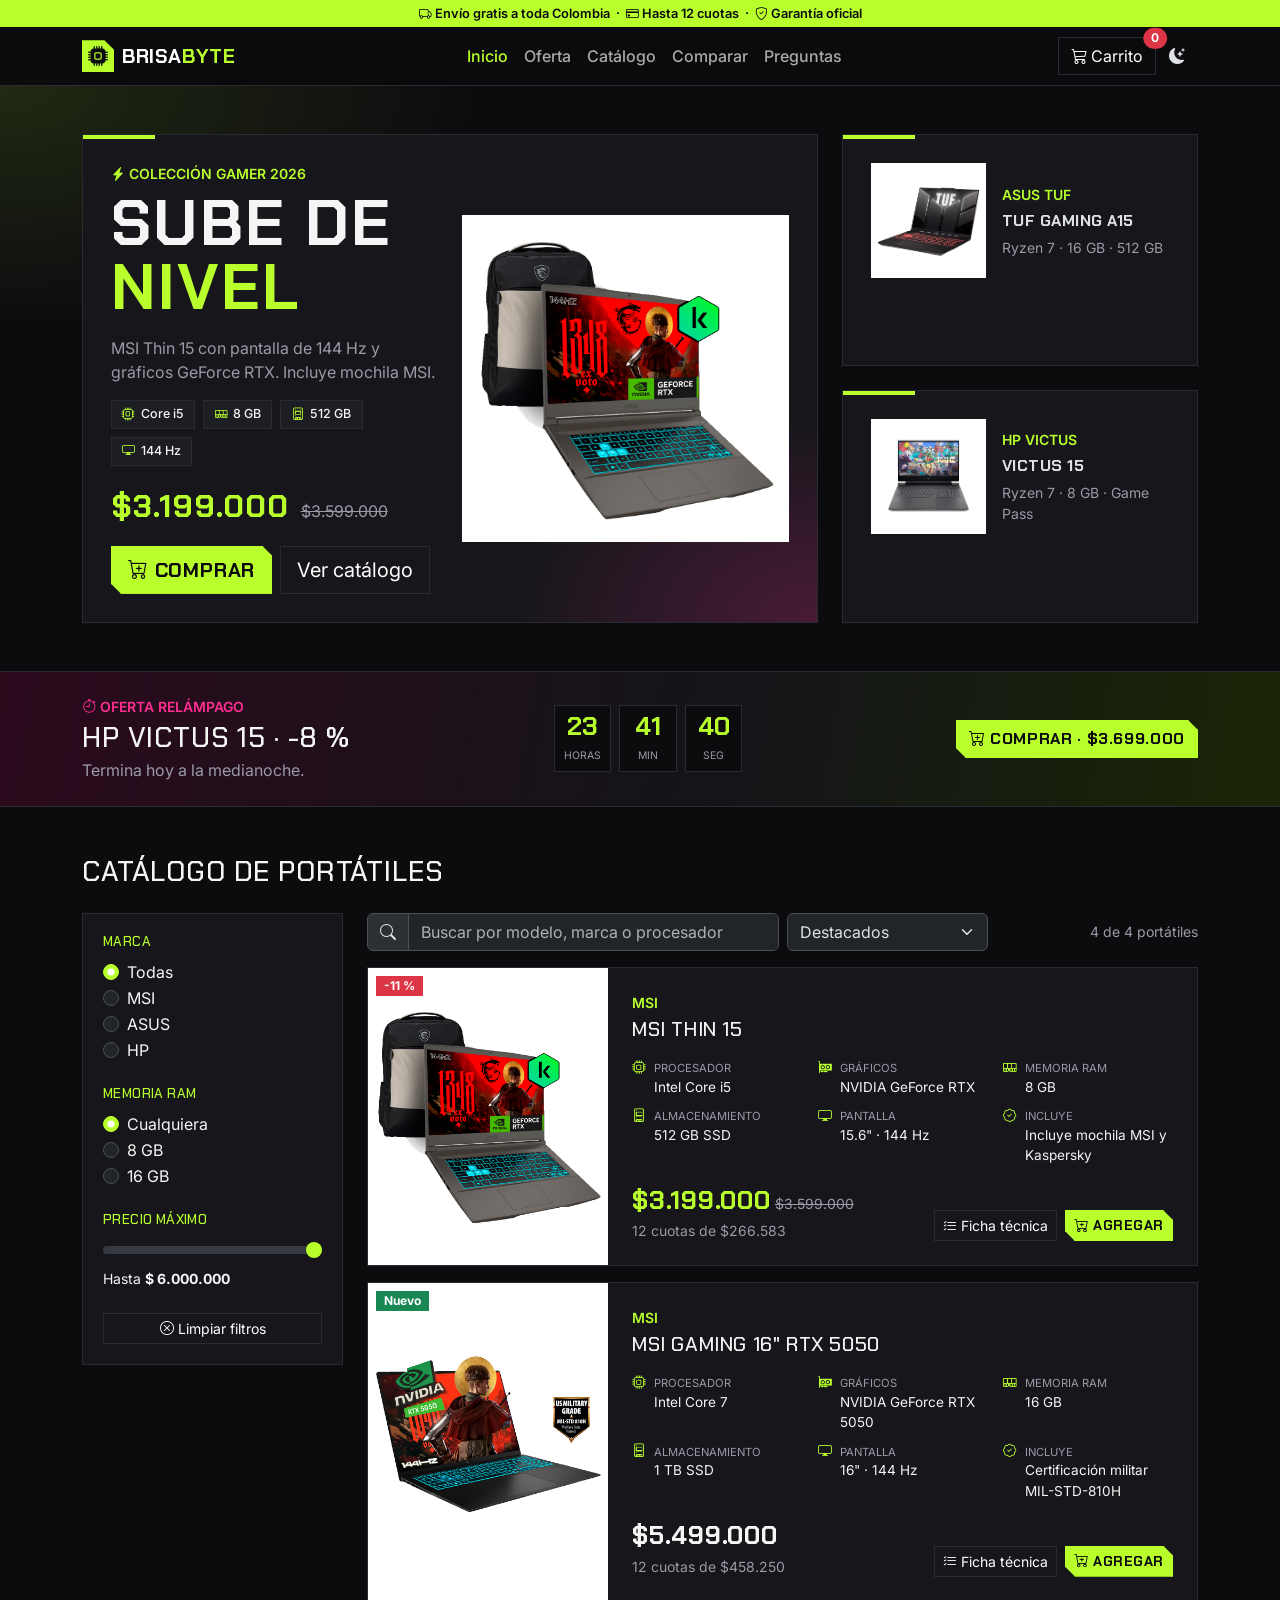
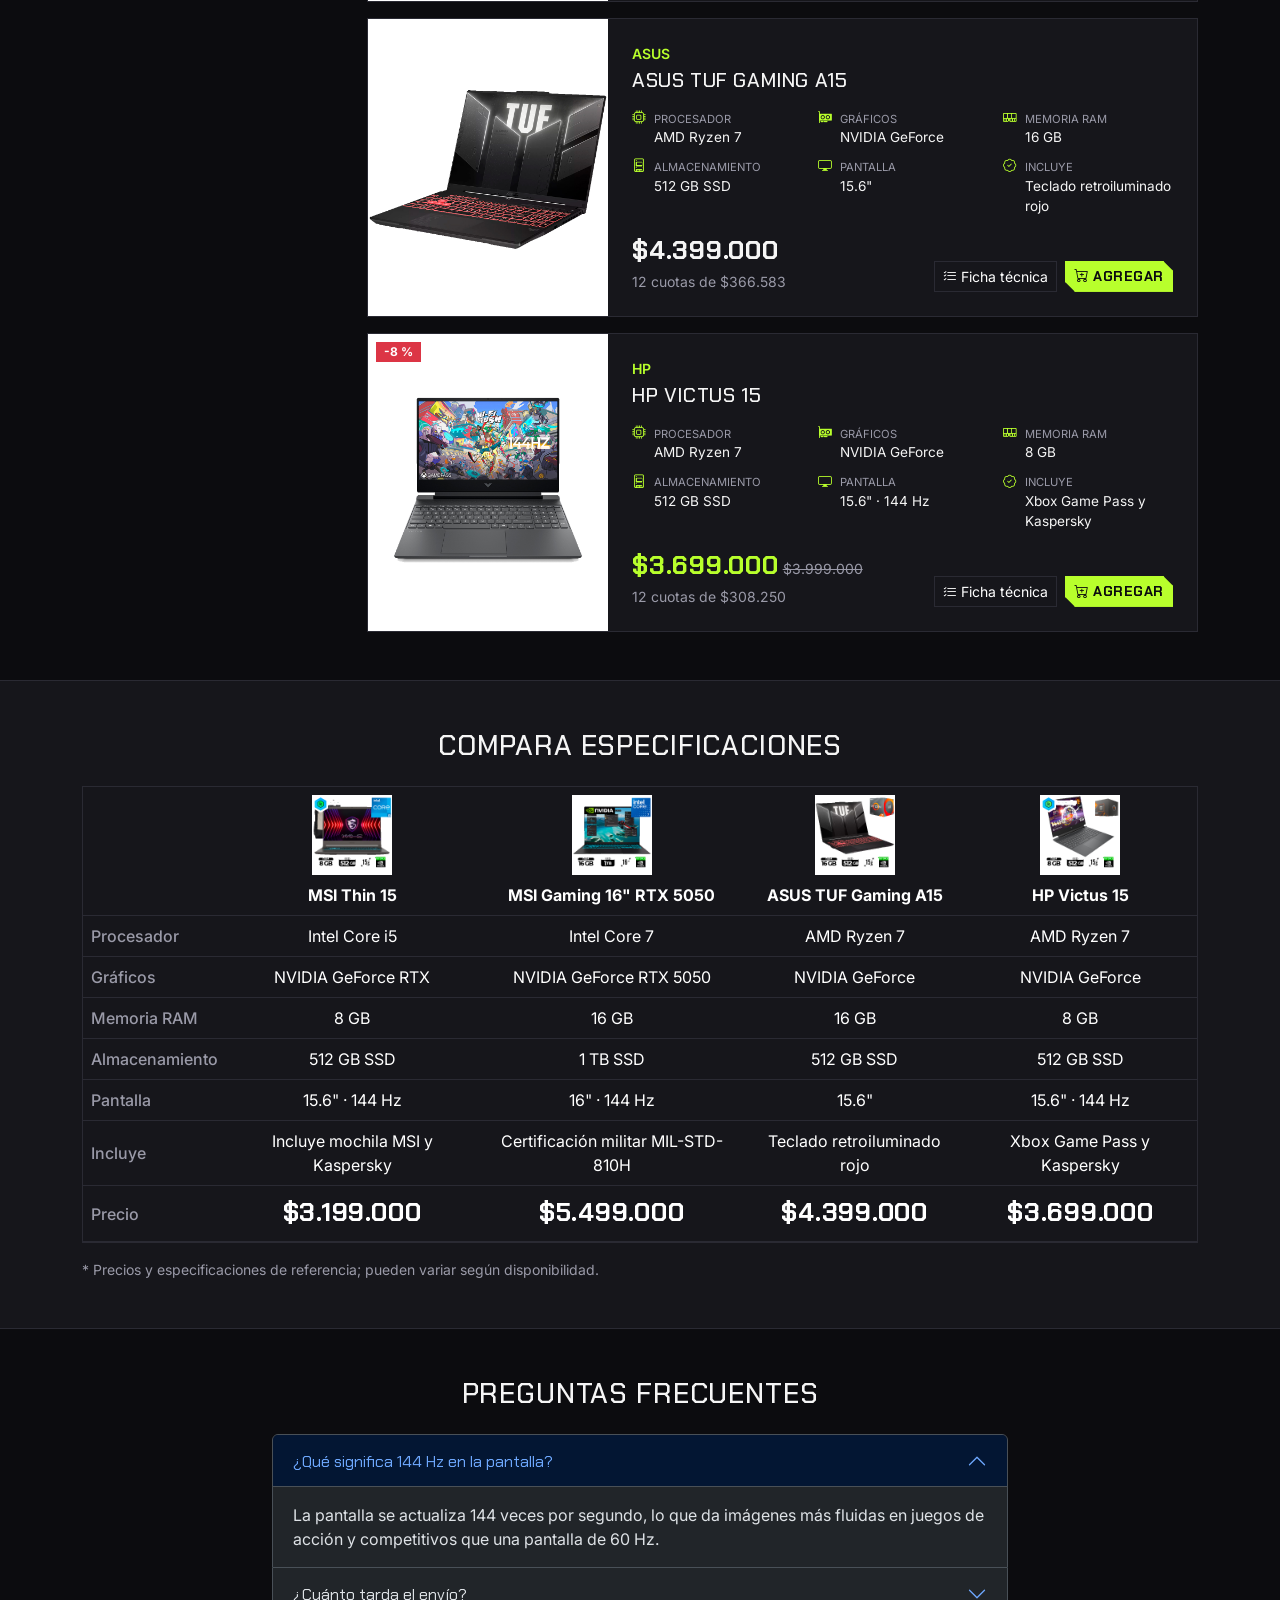
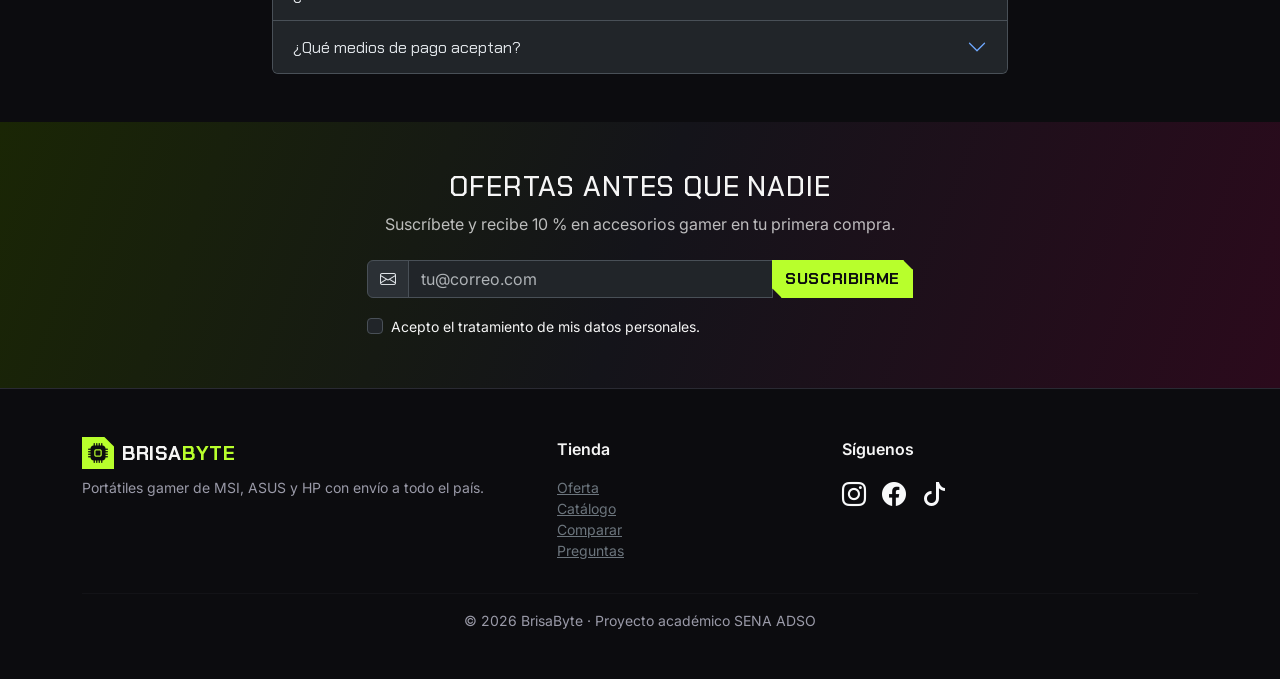
==== brisa-moda/index.html @ e3dbcac7 "TODO" ====
<!doctype html>
<html lang="es" data-bs-theme="dark">
<head>
  <meta charset="utf-8">
  <meta name="viewport" content="width=device-width, initial-scale=1">
  <title>BrisaByte | Portátiles gamer</title>
  <link rel="stylesheet"
        href="https://cdn.jsdelivr.net/npm/bootstrap@5.3.8/dist/css/bootstrap.min.css"
        integrity="sha384-sRIl4kxILFvY47J16cr9ZwB07vP4J8+LH7qKQnuqkuIAvNWLzeN8tE5YBujZqJLB"
        crossorigin="anonymous">
  <link rel="stylesheet"
        href="https://cdn.jsdelivr.net/npm/bootstrap-icons@1.13.1/font/bootstrap-icons.min.css">
  <link rel="preconnect" href="https://fonts.googleapis.com">
  <link rel="preconnect" href="https://fonts.gstatic.com" crossorigin>
  <link rel="stylesheet"
        href="https://fonts.googleapis.com/css2?family=Chakra+Petch:wght@500;600;700&family=Inter:wght@400;500;600&display=swap">

  <link rel="stylesheet" href="css/estilos.css">
  <link rel="icon" type="image/png" href="img/logo.png">
</head>
<body>

  <div class="anuncio text-center py-1 px-2">
    <i class="bi bi-truck"></i> Envío gratis a toda Colombia &nbsp;·&nbsp;
    <i class="bi bi-credit-card"></i> Hasta 12 cuotas &nbsp;·&nbsp;
    <i class="bi bi-shield-check"></i> Garantía oficial
  </div>

  <header class="sticky-top">
    <nav class="navbar navbar-expand-lg border-bottom" aria-label="Menú principal">
      <div class="container">
        <a class="navbar-brand d-flex align-items-center gap-2 fw-bold" href="#inicio">
          <span class="logo-b"><i class="bi bi-cpu-fill"></i></span>
          <span>Brisa<span class="text-lima">Byte</span></span>
        </a>
        <button class="navbar-toggler" type="button" data-bs-toggle="collapse"
                data-bs-target="#menuTienda" aria-controls="menuTienda"
                aria-expanded="false" aria-label="Abrir menú">
          <span class="navbar-toggler-icon"></span>
        </button>
        <div class="collapse navbar-collapse" id="menuTienda">
          <ul class="navbar-nav mx-auto mb-2 mb-lg-0">
            <li class="nav-item">
              <a class="nav-link active" aria-current="page" href="#inicio">Inicio</a>
            </li>
            <li class="nav-item"><a class="nav-link" href="#oferta">Oferta</a></li>
            <li class="nav-item"><a class="nav-link" href="#catalogo-seccion">Catálogo</a></li>
            <li class="nav-item"><a class="nav-link" href="#comparar">Comparar</a></li>
            <li class="nav-item"><a class="nav-link" href="#preguntas">Preguntas</a></li>
          </ul>
          <button class="btn btn-contorno position-relative" type="button"
                  data-bs-toggle="offcanvas" data-bs-target="#panelCarrito"
                  aria-controls="panelCarrito"
                  data-bs-title="Ver carrito" data-bs-placement="bottom">
            <i class="bi bi-cart3"></i> Carrito
            <span class="position-absolute top-0 start-100 translate-middle
                         badge rounded-pill text-bg-danger" id="contadorCarrito">0</span>

          <button id="btnTema" class="btn btn-modo-oscuro" type="button"
                  data-bs-toggle="tooltip" data-bs-title="Cambiar modo oscuro/claro"
                  data-bs-placement="button">
          <i class="bi bi-moon-stars-fill"></i>
          </button>

          

          </button>
        </div>
      </div>
    </nav>
  </header>

  <main>
    <!-- ===== HERO TIPO BENTO ===== -->
    <section class="py-5 hero" id="inicio">
      <div class="container">
        <div class="row g-3 g-lg-4">
          <div class="col-lg-8">
            <div class="bento bento-principal">
              <div class="row align-items-center g-4">
                <div class="col-md-6">
                  <p class="text-lima fw-semibold text-uppercase small mb-2">
                    <i class="bi bi-lightning-charge-fill"></i> Colección gamer 2026
                  </p>
                  <h1 class="hero-titulo mb-3">Sube de <span class="text-lima">nivel</span></h1>
                  <p class="suave mb-3">
                    MSI Thin 15 con pantalla de 144 Hz y gráficos GeForce RTX. Incluye mochila MSI.
                  </p>
                  <div class="d-flex flex-wrap gap-2 mb-3">
                    <span class="chip"><i class="bi bi-cpu"></i> Core i5</span>
                    <span class="chip"><i class="bi bi-memory"></i> 8 GB</span>
                    <span class="chip"><i class="bi bi-device-ssd"></i> 512 GB</span>
                    <span class="chip"><i class="bi bi-display"></i> 144 Hz</span>
                  </div>
                  <p class="mb-3">
                    <span class="precio fs-2 text-lima">$3.199.000</span>
                    <del class="suave ms-2">$3.599.000</del>
                  </p>
                  <div class="d-flex flex-wrap gap-2">
                    <button type="button" class="btn btn-lima btn-lg btn-agregar"
                            data-nombre="MSI Thin 15" data-precio="3199000">
                      <i class="bi bi-cart-plus"></i> Comprar
                    </button>
                    <a href="#catalogo-seccion" class="btn btn-contorno btn-lg">Ver catálogo</a>
                  </div>
                </div>
                <div class="col-md-6">
                  <div class="foto-blanca">
                    <img src="img/produ1.png" width="900" height="900"
                         alt="Portátil gamer MSI Thin 15 con mochila">
                  </div>
                </div>
              </div>
            </div>
          </div>
          <div class="col-lg-4 d-flex flex-column gap-3 gap-lg-4">
            <a href="#catalogo-seccion" class="bento text-decoration-none text-body" data-ir-marca="asus">
              <div class="row g-3 align-items-center">
                <div class="col-5"><div class="foto-blanca"><img src="img/produ3.png" width="900" height="900" alt="ASUS TUF Gaming A15"></div></div>
                <div class="col-7">
                  <p class="small text-lima text-uppercase fw-semibold mb-1">ASUS TUF</p>
                  <p class="tit fw-bold mb-1">TUF Gaming A15</p>
                  <p class="small suave mb-0">Ryzen 7 · 16 GB · 512 GB</p>
                </div>
              </div>
            </a>
            <a href="#catalogo-seccion" class="bento text-decoration-none text-body" data-ir-marca="hp">
              <div class="row g-3 align-items-center">
                <div class="col-5"><div class="foto-blanca"><img src="img/produ4.png" width="900" height="900" alt="HP Victus 15"></div></div>
                <div class="col-7">
                  <p class="small text-lima text-uppercase fw-semibold mb-1">HP Victus</p>
                  <p class="tit fw-bold mb-1">Victus 15</p>
                  <p class="small suave mb-0">Ryzen 7 · 8 GB · Game Pass</p>
                </div>
              </div>
            </a>
          </div>
        </div>
      </div>
    </section>

    <!-- ===== OFERTA RELÁMPAGO ===== -->
    <section class="relampago py-4" id="oferta">
      <div class="container">
        <div class="row align-items-center g-3">
          <div class="col-lg-5">
            <p class="text-magenta fw-semibold text-uppercase small mb-1">
              <i class="bi bi-stopwatch"></i> Oferta relámpago
            </p>
            <h2 class="h3 mb-1">HP Victus 15 · -8 %</h2>
            <p class="suave mb-0">Termina hoy a la medianoche.</p>
          </div>
          <div class="col-lg-4">
            <div class="cuenta" role="timer" aria-label="Tiempo restante de la oferta">
              <div><strong id="cuentaHoras">00</strong><span>horas</span></div>
              <div><strong id="cuentaMinutos">00</strong><span>min</span></div>
              <div><strong id="cuentaSegundos">00</strong><span>seg</span></div>
            </div>
          </div>
          <div class="col-lg-3 text-lg-end">
            <button type="button" class="btn btn-lima btn-agregar"
                    data-nombre="HP Victus 15" data-precio="3699000">
              <i class="bi bi-cart-plus"></i> Comprar · $3.699.000
            </button>
          </div>
        </div>
      </div>
    </section>

    <!-- ===== CATÁLOGO CON FILTROS ===== -->
    <section class="py-5" id="catalogo-seccion">
      <div class="container">
        <div class="d-flex flex-wrap justify-content-between align-items-end gap-2 mb-4">
          <h2 class="h3 mb-0">Catálogo de portátiles</h2>
          <button class="btn btn-contorno d-lg-none" type="button" data-bs-toggle="collapse"
                  data-bs-target="#panelFiltros" aria-expanded="false" aria-controls="panelFiltros">
            <i class="bi bi-funnel"></i> Filtros
          </button>
        </div>

        <div class="row g-4">
          <aside class="col-lg-3">
            <div class="collapse d-lg-block filtros-sticky" id="panelFiltros">
              <div class="filtros">
                <div class="mb-4">
                  <h3 class="tit">Marca</h3>
                  <div class="form-check">
                    <input class="form-check-input" type="radio" name="marca" id="marcaTodas" value="todas" checked>
                    <label class="form-check-label" for="marcaTodas">Todas</label>
                  </div>
                  <div class="form-check">
                    <input class="form-check-input" type="radio" name="marca" id="marca-msi" value="msi">
                    <label class="form-check-label" for="marca-msi">MSI</label>
                  </div>
                  <div class="form-check">
                    <input class="form-check-input" type="radio" name="marca" id="marca-asus" value="asus">
                    <label class="form-check-label" for="marca-asus">ASUS</label>
                  </div>
                  <div class="form-check">
                    <input class="form-check-input" type="radio" name="marca" id="marca-hp" value="hp">
                    <label class="form-check-label" for="marca-hp">HP</label>
                  </div>
                </div>
                <div class="mb-4">
                  <h3 class="tit">Memoria RAM</h3>
                  <div class="form-check">
                    <input class="form-check-input" type="radio" name="ram" id="ramTodas" value="todas" checked>
                    <label class="form-check-label" for="ramTodas">Cualquiera</label>
                  </div>
                  <div class="form-check">
                    <input class="form-check-input" type="radio" name="ram" id="ram8" value="8">
                    <label class="form-check-label" for="ram8">8 GB</label>
                  </div>
                  <div class="form-check">
                    <input class="form-check-input" type="radio" name="ram" id="ram16" value="16">
                    <label class="form-check-label" for="ram16">16 GB</label>
                  </div>
                </div>
                <div class="mb-4">
                  <h3 class="tit">Precio máximo</h3>
                  <input type="range" class="form-range" id="rangoPrecio" min="3000000"
                         max="6000000" step="100000" value="6000000"
                         aria-label="Precio máximo">
                  <p class="small mb-0">Hasta <strong id="etiquetaPrecio"></strong></p>
                </div>
                <button type="button" class="btn btn-contorno btn-sm w-100" id="btnLimpiar">
                  <i class="bi bi-x-circle"></i> Limpiar filtros
                </button>
              </div>
            </div>
          </aside>

          <div class="col-lg-9">
            <div class="row g-2 align-items-center mb-3">
              <div class="col-md-6">
                <div class="input-group">
                  <span class="input-group-text"><i class="bi bi-search"></i></span>
                  <input type="search" class="form-control" id="buscador"
                         placeholder="Buscar por modelo, marca o procesador"
                         aria-label="Buscar portátil">
                </div>
              </div>
              <div class="col-6 col-md-3">
                <select class="form-select" id="ordenar" aria-label="Ordenar por">
                  <option value="relevancia" selected>Destacados</option>
                  <option value="menor">Menor precio</option>
                  <option value="mayor">Mayor precio</option>
                </select>
              </div>
              <div class="col-6 col-md-3 text-end small suave" id="contadorResultados" aria-live="polite"></div>
            </div>

            <div class="d-grid gap-3" id="catalogo">

          <article class="item" data-marca="msi" data-ram="8"
                   data-precio="3199000" data-busqueda="MSI Thin 15 MSI Intel Core i5 NVIDIA GeForce RTX">
            <div class="item-foto">
              <span class="badge text-bg-danger rounded-0 position-absolute top-0 start-0 m-2">-11 %</span>
              <img src="img/produ1.png" width="900" height="900" alt="Portátil gamer MSI Thin 15">
            </div>
            <div class="p-3 p-md-4 d-flex flex-column flex-grow-1">
              <p class="small text-lima fw-semibold text-uppercase mb-1">MSI</p>
              <h3 class="h5 tit mb-3">MSI Thin 15</h3>
              <div class="specs mb-3">
                <div><i class="bi bi-cpu"></i><span><small>Procesador</small>Intel Core i5</span></div>
                <div><i class="bi bi-gpu-card"></i><span><small>Gráficos</small>NVIDIA GeForce RTX</span></div>
                <div><i class="bi bi-memory"></i><span><small>Memoria RAM</small>8 GB</span></div>
                <div><i class="bi bi-device-ssd"></i><span><small>Almacenamiento</small>512 GB SSD</span></div>
                <div><i class="bi bi-display"></i><span><small>Pantalla</small>15.6" · 144 Hz</span></div>
                <div><i class="bi bi-patch-check"></i><span><small>Incluye</small>Incluye mochila MSI y Kaspersky</span></div>
              </div>
              <div class="mt-auto d-flex flex-wrap align-items-end justify-content-between gap-3">
                <div>
                  <p class="mb-0"><span class="precio text-lima">$3.199.000</span> <del class="small suave">$3.599.000</del></p>
                  <p class="small suave mb-0">12 cuotas de $266.583</p>
                </div>
                <div class="d-flex gap-2">
                  <button type="button" class="btn btn-contorno btn-sm"
                          data-bs-toggle="modal" data-bs-target="#modalProducto"
                          data-nombre="MSI Thin 15" data-precio="3199000"
                          data-imagen="img/produ1.png"
                          data-descripcion="Incluye mochila MSI y Kaspersky."
                          data-specs="Procesador: Intel Core i5|Gráficos: NVIDIA GeForce RTX|Memoria RAM: 8 GB|Almacenamiento: 512 GB SSD|Pantalla: 15.6&quot; a 144 Hz|Incluye mochila MSI y Kaspersky">
                    <i class="bi bi-list-check"></i> Ficha técnica
                  </button>
                  <button type="button" class="btn btn-lima btn-sm btn-agregar"
                          data-nombre="MSI Thin 15" data-precio="3199000">
                    <i class="bi bi-cart-plus"></i> Agregar
                  </button>
                </div>
              </div>
            </div>
          </article>

          <article class="item" data-marca="msi" data-ram="16"
                   data-precio="5499000" data-busqueda="MSI Gaming 16&quot; RTX 5050 MSI Intel Core 7 NVIDIA GeForce RTX 5050">
            <div class="item-foto">
              <span class="badge bg-success rounded-0 position-absolute top-0 start-0 m-2">Nuevo</span>
              <img src="img/produ2.png" width="900" height="900" alt="Portátil gamer MSI Gaming 16&quot; RTX 5050">
            </div>
            <div class="p-3 p-md-4 d-flex flex-column flex-grow-1">
              <p class="small text-lima fw-semibold text-uppercase mb-1">MSI</p>
              <h3 class="h5 tit mb-3">MSI Gaming 16" RTX 5050</h3>
              <div class="specs mb-3">
                <div><i class="bi bi-cpu"></i><span><small>Procesador</small>Intel Core 7</span></div>
                <div><i class="bi bi-gpu-card"></i><span><small>Gráficos</small>NVIDIA GeForce RTX 5050</span></div>
                <div><i class="bi bi-memory"></i><span><small>Memoria RAM</small>16 GB</span></div>
                <div><i class="bi bi-device-ssd"></i><span><small>Almacenamiento</small>1 TB SSD</span></div>
                <div><i class="bi bi-display"></i><span><small>Pantalla</small>16" · 144 Hz</span></div>
                <div><i class="bi bi-patch-check"></i><span><small>Incluye</small>Certificación militar MIL-STD-810H</span></div>
              </div>
              <div class="mt-auto d-flex flex-wrap align-items-end justify-content-between gap-3">
                <div>
                  <p class="mb-0"><span class="precio">$5.499.000</span></p>
                  <p class="small suave mb-0">12 cuotas de $458.250</p>
                </div>
                <div class="d-flex gap-2">
                  <button type="button" class="btn btn-contorno btn-sm"
                          data-bs-toggle="modal" data-bs-target="#modalProducto"
                          data-nombre="MSI Gaming 16&quot; RTX 5050" data-precio="5499000"
                          data-imagen="img/produ2.png"
                          data-descripcion="Certificación militar MIL-STD-810H."
                          data-specs="Procesador: Intel Core 7|Gráficos: NVIDIA GeForce RTX 5050|Memoria RAM: 16 GB|Almacenamiento: 1 TB SSD|Pantalla: 16&quot; a 144 Hz|Certificación militar MIL-STD-810H">
                    <i class="bi bi-list-check"></i> Ficha técnica
                  </button>
                  <button type="button" class="btn btn-lima btn-sm btn-agregar"
                          data-nombre="MSI Gaming 16&quot; RTX 5050" data-precio="5499000">
                    <i class="bi bi-cart-plus"></i> Agregar
                  </button>
                </div>
              </div>
            </div>
          </article>

          <article class="item" data-marca="asus" data-ram="16"
                   data-precio="4399000" data-busqueda="ASUS TUF Gaming A15 ASUS AMD Ryzen 7 NVIDIA GeForce">
            <div class="item-foto">
              
              <img src="img/produ3.png" width="900" height="900" alt="Portátil gamer ASUS TUF Gaming A15">
            </div>
            <div class="p-3 p-md-4 d-flex flex-column flex-grow-1">
              <p class="small text-lima fw-semibold text-uppercase mb-1">ASUS</p>
              <h3 class="h5 tit mb-3">ASUS TUF Gaming A15</h3>
              <div class="specs mb-3">
                <div><i class="bi bi-cpu"></i><span><small>Procesador</small>AMD Ryzen 7</span></div>
                <div><i class="bi bi-gpu-card"></i><span><small>Gráficos</small>NVIDIA GeForce</span></div>
                <div><i class="bi bi-memory"></i><span><small>Memoria RAM</small>16 GB</span></div>
                <div><i class="bi bi-device-ssd"></i><span><small>Almacenamiento</small>512 GB SSD</span></div>
                <div><i class="bi bi-display"></i><span><small>Pantalla</small>15.6"</span></div>
                <div><i class="bi bi-patch-check"></i><span><small>Incluye</small>Teclado retroiluminado rojo</span></div>
              </div>
              <div class="mt-auto d-flex flex-wrap align-items-end justify-content-between gap-3">
                <div>
                  <p class="mb-0"><span class="precio">$4.399.000</span></p>
                  <p class="small suave mb-0">12 cuotas de $366.583</p>
                </div>
                <div class="d-flex gap-2">
                  <button type="button" class="btn btn-contorno btn-sm"
                          data-bs-toggle="modal" data-bs-target="#modalProducto"
                          data-nombre="ASUS TUF Gaming A15" data-precio="4399000"
                          data-imagen="img/produ3.png"
                          data-descripcion="Teclado retroiluminado rojo."
                          data-specs="Procesador: AMD Ryzen 7|Gráficos: NVIDIA GeForce|Memoria RAM: 16 GB|Almacenamiento: 512 GB SSD|Pantalla: 15.6&quot;|Teclado retroiluminado rojo">
                    <i class="bi bi-list-check"></i> Ficha técnica
                  </button>
                  <button type="button" class="btn btn-lima btn-sm btn-agregar"
                          data-nombre="ASUS TUF Gaming A15" data-precio="4399000">
                    <i class="bi bi-cart-plus"></i> Agregar
                  </button>
                </div>
              </div>
            </div>
          </article>

          <article class="item" data-marca="hp" data-ram="8"
                   data-precio="3699000" data-busqueda="HP Victus 15 HP AMD Ryzen 7 NVIDIA GeForce">
            <div class="item-foto">
              <span class="badge text-bg-danger rounded-0 position-absolute top-0 start-0 m-2">-8 %</span>
              <img src="img/produ4.png" width="900" height="900" alt="Portátil gamer HP Victus 15">
            </div>
            <div class="p-3 p-md-4 d-flex flex-column flex-grow-1">
              <p class="small text-lima fw-semibold text-uppercase mb-1">HP</p>
              <h3 class="h5 tit mb-3">HP Victus 15</h3>
              <div class="specs mb-3">
                <div><i class="bi bi-cpu"></i><span><small>Procesador</small>AMD Ryzen 7</span></div>
                <div><i class="bi bi-gpu-card"></i><span><small>Gráficos</small>NVIDIA GeForce</span></div>
                <div><i class="bi bi-memory"></i><span><small>Memoria RAM</small>8 GB</span></div>
                <div><i class="bi bi-device-ssd"></i><span><small>Almacenamiento</small>512 GB SSD</span></div>
                <div><i class="bi bi-display"></i><span><small>Pantalla</small>15.6" · 144 Hz</span></div>
                <div><i class="bi bi-patch-check"></i><span><small>Incluye</small>Xbox Game Pass y Kaspersky</span></div>
              </div>
              <div class="mt-auto d-flex flex-wrap align-items-end justify-content-between gap-3">
                <div>
                  <p class="mb-0"><span class="precio text-lima">$3.699.000</span> <del class="small suave">$3.999.000</del></p>
                  <p class="small suave mb-0">12 cuotas de $308.250</p>
                </div>
                <div class="d-flex gap-2">
                  <button type="button" class="btn btn-contorno btn-sm"
                          data-bs-toggle="modal" data-bs-target="#modalProducto"
                          data-nombre="HP Victus 15" data-precio="3699000"
                          data-imagen="img/produ4.png"
                          data-descripcion="Xbox Game Pass y Kaspersky."
                          data-specs="Procesador: AMD Ryzen 7|Gráficos: NVIDIA GeForce|Memoria RAM: 8 GB|Almacenamiento: 512 GB SSD|Pantalla: 15.6&quot; a 144 Hz|Xbox Game Pass y Kaspersky">
                    <i class="bi bi-list-check"></i> Ficha técnica
                  </button>
                  <button type="button" class="btn btn-lima btn-sm btn-agregar"
                          data-nombre="HP Victus 15" data-precio="3699000">
                    <i class="bi bi-cart-plus"></i> Agregar
                  </button>
                </div>
              </div>
            </div>
          </article>

            </div>
            <p class="text-center suave py-5 d-none" id="sinResultados">
              <i class="bi bi-emoji-frown fs-2 d-block"></i>
              No hay portátiles con esos filtros. Prueba a limpiarlos.
            </p>
          </div>
        </div>
      </div>
    </section>

    <!-- ===== COMPARADOR ===== -->
    <section class="py-5 bg-panel border-top border-bottom borde" id="comparar">
      <div class="container">
        <h2 class="h3 text-center mb-4">Compara especificaciones</h2>
        <div class="table-responsive border borde">
          <table class="table table-dark align-middle mb-0 tabla-comparar">
            <thead>
              <tr><th scope="col"><span class="visually-hidden">Característica</span></th><th scope="col" class="text-center"><img src="img/produmini2.png" alt="MSI Thin 15" width="80" height="80" class="mb-2"><br>MSI Thin 15</th><th scope="col" class="text-center"><img src="img/produmini3.png" alt="MSI Gaming 16&quot; RTX 5050" width="80" height="80" class="mb-2"><br>MSI Gaming 16" RTX 5050</th><th scope="col" class="text-center"><img src="img/produmini4.png" alt="ASUS TUF Gaming A15" width="80" height="80" class="mb-2"><br>ASUS TUF Gaming A15</th><th scope="col" class="text-center"><img src="img/produ4mini.png" alt="HP Victus 15" width="80" height="80" class="mb-2"><br>HP Victus 15</th></tr>
            </thead>
            <tbody>
<tr><th scope="row">Procesador</th><td class="text-center">Intel Core i5</td><td class="text-center">Intel Core 7</td><td class="text-center">AMD Ryzen 7</td><td class="text-center">AMD Ryzen 7</td></tr>
<tr><th scope="row">Gráficos</th><td class="text-center">NVIDIA GeForce RTX</td><td class="text-center">NVIDIA GeForce RTX 5050</td><td class="text-center">NVIDIA GeForce</td><td class="text-center">NVIDIA GeForce</td></tr>
<tr><th scope="row">Memoria RAM</th><td class="text-center">8 GB</td><td class="text-center">16 GB</td><td class="text-center">16 GB</td><td class="text-center">8 GB</td></tr>
<tr><th scope="row">Almacenamiento</th><td class="text-center">512 GB SSD</td><td class="text-center">1 TB SSD</td><td class="text-center">512 GB SSD</td><td class="text-center">512 GB SSD</td></tr>
<tr><th scope="row">Pantalla</th><td class="text-center">15.6" · 144 Hz</td><td class="text-center">16" · 144 Hz</td><td class="text-center">15.6"</td><td class="text-center">15.6" · 144 Hz</td></tr>
<tr><th scope="row">Incluye</th><td class="text-center">Incluye mochila MSI y Kaspersky</td><td class="text-center">Certificación militar MIL-STD-810H</td><td class="text-center">Teclado retroiluminado rojo</td><td class="text-center">Xbox Game Pass y Kaspersky</td></tr>
<tr><th scope="row">Precio</th><td class="text-center"><span class="precio">$3.199.000</span></td><td class="text-center"><span class="precio">$5.499.000</span></td><td class="text-center"><span class="precio">$4.399.000</span></td><td class="text-center"><span class="precio">$3.699.000</span></td></tr>
            </tbody>
          </table>
        </div>
        <p class="small suave mt-3 mb-0">
          * Precios y especificaciones de referencia; pueden variar según disponibilidad.
        </p>
      </div>
    </section>

    <!-- ===== PREGUNTAS FRECUENTES ===== -->
    <section class="py-5" id="preguntas">
      <div class="container">
        <div class="row justify-content-center">
          <div class="col-lg-8">
            <h2 class="h3 text-center mb-4">Preguntas frecuentes</h2>
            <div class="accordion" id="acordeonPreguntas">
              <div class="accordion-item">
                <h3 class="accordion-header">
                  <button class="accordion-button" type="button"
                          data-bs-toggle="collapse" data-bs-target="#pregunta1"
                          aria-expanded="true" aria-controls="pregunta1">
                    ¿Qué significa 144 Hz en la pantalla?
                  </button>
                </h3>
                <div id="pregunta1" class="accordion-collapse collapse show"
                     data-bs-parent="#acordeonPreguntas">
                  <div class="accordion-body">
                    La pantalla se actualiza 144 veces por segundo, lo que da imágenes más fluidas
                    en juegos de acción y competitivos que una pantalla de 60 Hz.
                  </div>
                </div>
              </div>
              <div class="accordion-item">
                <h3 class="accordion-header">
                  <button class="accordion-button collapsed" type="button"
                          data-bs-toggle="collapse" data-bs-target="#pregunta2"
                          aria-expanded="false" aria-controls="pregunta2">
                    ¿Cuánto tarda el envío?
                  </button>
                </h3>
                <div id="pregunta2" class="accordion-collapse collapse"
                     data-bs-parent="#acordeonPreguntas">
                  <div class="accordion-body">
                    Entre 2 y 5 días hábiles, según la ciudad de destino.
                  </div>
                </div>
              </div>
              <div class="accordion-item">
                <h3 class="accordion-header">
                  <button class="accordion-button collapsed" type="button"
                          data-bs-toggle="collapse" data-bs-target="#pregunta3"
                          aria-expanded="false" aria-controls="pregunta3">
                    ¿Qué medios de pago aceptan?
                  </button>
                </h3>
                <div id="pregunta3" class="accordion-collapse collapse"
                     data-bs-parent="#acordeonPreguntas">
                  <div class="accordion-body">
                    Tarjeta débito y crédito, PSE, Nequi y pago contraentrega.
                  </div>
                </div>
              </div>
            </div>
          </div>
        </div>
      </div>
    </section>

    <section class="py-5 suscripcion" id="suscripcion">
      <div class="container">
        <div class="row justify-content-center text-center">
          <div class="col-md-8 col-lg-6">
            <h2 class="h3">Ofertas antes que nadie</h2>
            <p class="opacity-75 mb-4">Suscríbete y recibe 10 % en accesorios gamer en tu primera compra.</p>
            <form id="formSuscripcion" class="needs-validation text-start" novalidate>
              <div class="input-group has-validation mb-3">
                <span class="input-group-text"><i class="bi bi-envelope"></i></span>
                <input type="email" class="form-control" id="correoSuscripcion"
                       placeholder="tu@correo.com" aria-label="Correo electrónico" required>
                <button class="btn btn-lima" type="submit">Suscribirme</button>
                <div class="invalid-feedback">Escribe un correo válido.</div>
              </div>
              <div class="form-check">
                <input class="form-check-input" type="checkbox" id="aceptoDatos" required>
                <label class="form-check-label small" for="aceptoDatos">
                  Acepto el tratamiento de mis datos personales.
                </label>
                <div class="invalid-feedback">Debes aceptar para suscribirte.</div>
              </div>
            </form>
          </div>
        </div>
      </div>
    </section>
  </main>

  <footer class="py-5 border-top borde">
    <div class="container">
      <div class="row g-4">
        <div class="col-md-5">
          <p class="fs-5 fw-bold mb-2 d-flex align-items-center gap-2">
            <span class="logo-b"><i class="bi bi-cpu-fill"></i></span>
            <span class="tit">Brisa<span class="text-lima">Byte</span></span>
          </p>
          <p class="suave small">Portátiles gamer de MSI, ASUS y HP con envío a todo el país.</p>
        </div>
        <div class="col-6 col-md-3">
          <p class="fw-semibold">Tienda</p>
          <ul class="list-unstyled small">
            <li><a href="#oferta" class="link-secondary">Oferta</a></li>
            <li><a href="#catalogo-seccion" class="link-secondary">Catálogo</a></li>
            <li><a href="#comparar" class="link-secondary">Comparar</a></li>
            <li><a href="#preguntas" class="link-secondary">Preguntas</a></li>
          </ul>
        </div>
        <div class="col-6 col-md-4">
          <p class="fw-semibold">Síguenos</p>
          <div class="d-flex gap-3 fs-4">
            <a href="#" class="link-light" aria-label="Instagram"><i class="bi bi-instagram"></i></a>
            <a href="#" class="link-light" aria-label="Facebook"><i class="bi bi-facebook"></i></a>
            <a href="#" class="link-light" aria-label="TikTok"><i class="bi bi-tiktok"></i></a>
          </div>
        </div>
      </div>
      <hr class="borde">
      <p class="text-center suave small mb-0">
        &copy; 2026 BrisaByte · Proyecto académico SENA ADSO
      </p>
    </div>
  </footer>

  <div class="toast-container position-fixed bottom-0 end-0 p-3">
    <div id="avisoCarrito" class="toast align-items-center text-bg-dark border border-success"
         role="status" aria-live="polite" aria-atomic="true">
      <div class="d-flex">
        <div class="toast-body">Producto agregado.</div>
        <button type="button" class="btn-close btn-close-white me-2 m-auto"
                data-bs-dismiss="toast" aria-label="Cerrar"></button>
      </div>
    </div>
  </div>

  <div class="offcanvas offcanvas-end" tabindex="-1" id="panelCarrito"
       aria-labelledby="tituloCarrito">
    <div class="offcanvas-header border-bottom">
      <h2 class="offcanvas-title h5" id="tituloCarrito">
        <i class="bi bi-cart3"></i> Tu carrito
      </h2>
      <button type="button" class="btn-close" data-bs-dismiss="offcanvas"
              aria-label="Cerrar"></button>
    </div>
    <div class="offcanvas-body d-flex flex-column">
      <ul class="list-group list-group-flush flex-grow-1" id="listaCarrito"></ul>
      <div class="border-top pt-3">
        <div class="d-flex justify-content-between fs-5 mb-3">
          <span>Total</span>
          <strong id="totalCarrito">$ 0</strong>
        </div>
        <div class="d-grid gap-2">
          <button type="button" class="btn btn-lima" id="btnPagar">Finalizar compra</button>
          <button type="button" class="btn btn-outline-danger rounded-0" id="btnVaciar">
            Vaciar carrito
          </button>
        </div>
      </div>
    </div>
  </div>

  <!-- Ficha técnica -->
  <div class="modal fade" id="modalProducto" tabindex="-1"
       aria-labelledby="tituloModalProducto" aria-hidden="true">
    <div class="modal-dialog modal-dialog-centered modal-lg">
      <div class="modal-content rounded-0">
        <div class="modal-header">
          <h2 class="modal-title fs-5" id="tituloModalProducto">Producto</h2>
          <button type="button" class="btn-close" data-bs-dismiss="modal"
                  aria-label="Cerrar"></button>
        </div>
        <div class="modal-body">
          <div class="row g-4">
            <div class="col-md-6">
              <div class="foto-blanca">
                <img src="img/produ1.png" id="modalImagen" width="900" height="900" alt="">
              </div>
            </div>
            <div class="col-md-6">
              <p id="modalDescripcion" class="suave"></p>
              <ul class="list-unstyled lista-specs mb-3" id="modalSpecs"></ul>
              <p id="modalPrecio" class="precio"></p>
              <button type="button" class="btn btn-lima w-100" id="btnAgregarModal">
                <i class="bi bi-cart-plus"></i> Agregar al carrito
              </button>
            </div>
          </div>
        </div>
      </div>
    </div>
  </div>

  <button type="button" id="btnArriba"
          class="btn btn-lima rounded-circle shadow position-fixed bottom-0 start-0 m-4
                 d-none" aria-label="Volver arriba" data-bs-title="Volver arriba">
    <i class="bi bi-arrow-up"></i>
  </button>

  <script src="https://cdn.jsdelivr.net/npm/bootstrap@5.3.8/dist/js/bootstrap.bundle.min.js"
          integrity="sha384-FKyoEForCGlyvwx9Hj09JcYn3nv7wiPVlz7YYwJrWVcXK/BmnVDxM+D2scQbITxI"
          crossorigin="anonymous"></script>

  <script src="js/tienda.js"></script>
</body>
</html>
---- brisa-moda/css/estilos.css ----
/* ============================================================
   estilos.css — BrisaByte (portátiles gamer)
   Paleta: negro carbón + verde lima + magenta. Bordes angulares.
   ============================================================ */

:root {
  --b-fondo: #0c0c0f;
  --b-panel: #16161b;
  --b-panel-2: #1d1d24;
  --b-borde: #2a2a33;
  --b-lima: #b8ff2c;
  --b-magenta: #ff2e93;
  --b-texto-suave: #9a9aa8;
  --corte: 12px;

  --b-texto: #f5f5f5;
}

/* ============================================================
   TEMAS: OSCURO Y BLANCO
   Agrega .tema-blanco al <body> para activar el tema claro.
   ============================================================ */

body {
  color: var(--b-texto);
  transition: background-color 0.25s ease, color 0.25s ease;
}

/* Tema blanco */
body.tema-blanco {
  --b-fondo: #f5f5f5;
  --b-panel: #ffffff;
  --b-panel-2: #eeeeee;
  --b-borde: #d6d6d6;
  --b-texto: #151515;
  --b-texto-suave: #666666;
}

/* Elementos que usan colores escritos directamente */
body.tema-blanco .navbar {
  background: rgba(255, 255, 255, 0.92) !important;
}

body.tema-blanco .btn-contorno {
  --bs-btn-color: #151515;
  --bs-btn-border-color: #cfcfcf;
  --bs-btn-hover-color: #ffffff;
  --bs-btn-hover-bg: #151515;
  --bs-btn-hover-border-color: #151515;
}

body.tema-blanco .foto-blanca,
body.tema-blanco .item-foto {
  background: #ffffff;
}

body.tema-blanco .relampago {
  background: linear-gradient(100deg, #f4e5ed, #f4f4f4 55%, #eaf4d5);
}

body.tema-blanco .suscripcion {
  background: linear-gradient(110deg, #eaf4d5, #f4f4f4 50%, #f4e5ed);
}

/* Botón para cambiar tema */
.btn-tema {
  border: 1px solid var(--b-borde);
  background: var(--b-panel);
  color: var(--b-texto);
  padding: 0.45rem 0.75rem;
  cursor: pointer;
  font-family: "Chakra Petch", "Inter", sans-serif;
  font-weight: 700;
  text-transform: uppercase;
  letter-spacing: 0.03em;
  transition: background-color 0.2s ease, color 0.2s ease,
              border-color 0.2s ease;
}

.btn-tema:hover {
  border-color: var(--b-lima);
  color: var(--b-lima);
}

body {
  font-family: "Inter", system-ui, -apple-system, "Segoe UI", sans-serif;
  background: var(--b-fondo);
}

h1, h2, h3, h4, .navbar-brand, .precio, .tit {
  font-family: "Chakra Petch", "Inter", sans-serif;
  text-transform: uppercase;
  letter-spacing: 0.03em;
}

.text-lima { color: var(--b-lima); }
.text-magenta { color: var(--b-magenta); }
.bg-panel { background: var(--b-panel); }
.borde { border-color: var(--b-borde) !important; }
.suave { color: var(--b-texto-suave); }

/* Esquinas cortadas (botones y etiquetas) */
.corte {
  clip-path: polygon(0 0, calc(100% - var(--corte)) 0, 100% var(--corte),
                     100% 100%, var(--corte) 100%, 0 calc(100% - var(--corte)));
}

/* Botón lima */
.btn-lima {
  --bs-btn-color: #0c0c0f;
  --bs-btn-bg: var(--b-lima);
  --bs-btn-border-color: var(--b-lima);
  --bs-btn-hover-color: #0c0c0f;
  --bs-btn-hover-bg: #d4ff7a;
  --bs-btn-hover-border-color: #d4ff7a;
  --bs-btn-active-color: #0c0c0f;
  --bs-btn-active-bg: #d4ff7a;
  --bs-btn-active-border-color: #d4ff7a;
  --bs-btn-disabled-color: #0c0c0f;
  --bs-btn-disabled-bg: var(--b-lima);
  --bs-btn-disabled-border-color: var(--b-lima);
  --bs-btn-focus-shadow-rgb: 184, 255, 44;
  --bs-btn-border-radius: 0;
  font-family: "Chakra Petch", sans-serif;
  font-weight: 700;
  text-transform: uppercase;
  letter-spacing: 0.04em;
  clip-path: polygon(0 0, calc(100% - 10px) 0, 100% 10px, 100% 100%, 10px 100%, 0 calc(100% - 10px));
}

.btn-contorno {
  --bs-btn-color: #fff;
  --bs-btn-border-color: var(--b-borde);
  --bs-btn-hover-color: #0c0c0f;
  --bs-btn-hover-bg: #fff;
  --bs-btn-hover-border-color: #fff;
  --bs-btn-border-radius: 0;
}

/* Barra de anuncios */
.anuncio {
  background: var(--b-lima);
  color: #0c0c0f;
  font-size: 0.8rem;
  font-weight: 600;
}

/* Navbar */
.navbar {
  background: rgba(12, 12, 15, 0.92) !important;
  backdrop-filter: blur(8px);
  border-color: var(--b-borde) !important;
}

.logo-b {
  display: inline-grid;
  place-items: center;
  width: 2rem;
  height: 2rem;
  background: var(--b-lima);
  color: #0c0c0f;
  clip-path: polygon(0 0, 70% 0, 100% 30%, 100% 100%, 0 100%);
}

.navbar .nav-link { font-weight: 500; }
.navbar .nav-link:hover, .navbar .nav-link.active { color: var(--b-lima); }

/* Hero tipo bento */
.hero { background: radial-gradient(50rem 25rem at 0% 0%, rgba(184, 255, 44, 0.12), transparent 60%), var(--b-fondo); }

.bento {
  position: relative;
  height: 100%;
  padding: 1.75rem;
  background: var(--b-panel);
  border: 1px solid var(--b-borde);
  overflow: hidden;
}

.bento::before {
  content: "";
  position: absolute;
  top: 0; left: 0;
  width: 4.5rem; height: 4px;
  background: var(--b-lima);
}

.bento-principal {
  background:
    radial-gradient(30rem 20rem at 100% 100%, rgba(255, 46, 147, 0.22), transparent 65%),
    var(--b-panel);
}

.hero-titulo {
  font-size: clamp(2.2rem, 5.5vw, 4rem);
  font-weight: 700;
  line-height: 1;
}

.foto-blanca {
  background: #fff;
  padding: 0.35rem;
}

.foto-blanca img { display: block; width: 100%; height: auto; }

/* Chips */
.chip {
  display: inline-flex;
  align-items: center;
  gap: 0.4rem;
  padding: 0.25rem 0.65rem;
  border: 1px solid var(--b-borde);
  background: var(--b-panel-2);
  font-size: 0.78rem;
  font-weight: 500;
}

.chip i { color: var(--b-lima); }

/* Oferta relámpago */
.relampago {
  background: linear-gradient(100deg, #2b0a1c, #14141a 55%, #1a2605);
  border-block: 1px solid var(--b-borde);
}

.cuenta {
  display: inline-flex;
  gap: 0.5rem;
}

.cuenta div {
  min-width: 3.6rem;
  padding: 0.4rem 0.5rem;
  text-align: center;
  background: var(--b-fondo);
  border: 1px solid var(--b-borde);
}

.cuenta strong {
  display: block;
  font-family: "Chakra Petch", sans-serif;
  font-size: 1.6rem;
  line-height: 1.1;
  color: var(--b-lima);
}

.cuenta span { font-size: 0.65rem; text-transform: uppercase; color: var(--b-texto-suave); }

/* Filtros laterales */
.filtros {
  background: var(--b-panel);
  border: 1px solid var(--b-borde);
  padding: 1.25rem;
}

@media (min-width: 992px) {
  .filtros-sticky { position: sticky; top: 5rem; }
}

.filtros h3 { font-size: 0.85rem; color: var(--b-lima); margin-bottom: 0.6rem; }

.form-check-input:checked {
  background-color: var(--b-lima);
  border-color: var(--b-lima);
}

.form-range::-webkit-slider-thumb { background: var(--b-lima); }
.form-range::-moz-range-thumb { background: var(--b-lima); }

/* Tarjeta de catálogo horizontal */
.item {
  position: relative;
  display: flex;
  flex-direction: column;
  background: var(--b-panel);
  border: 1px solid var(--b-borde);
  transition: border-color 0.2s ease, transform 0.2s ease;
}

.item:hover { border-color: var(--b-lima); transform: translateX(4px); }

@media (min-width: 768px) {
  .item { flex-direction: row; }
  .item .item-foto { flex: 0 0 15rem; }
}

.item-foto { background: #fff; position: relative; }
.item-foto img { width: 100%; height: 100%; object-fit: contain; aspect-ratio: 1 / 1; display: block; }

.specs {
  display: grid;
  grid-template-columns: repeat(auto-fit, minmax(10rem, 1fr));
  gap: 0.5rem 1rem;
  font-size: 0.85rem;
}

.specs div { display: flex; gap: 0.5rem; align-items: baseline; }
.specs i { color: var(--b-lima); }
.specs small { display: block; color: var(--b-texto-suave); font-size: 0.7rem; text-transform: uppercase; }

.precio { font-size: 1.6rem; font-weight: 700; }

.lista-specs li {
  display: flex;
  gap: 0.6rem;
  padding: 0.4rem 0;
  border-bottom: 1px dashed var(--b-borde);
  font-size: 0.88rem;
}

.lista-specs li:last-child { border-bottom: 0; }
.lista-specs i { color: var(--b-lima); }

/* Tabla comparativa */
.tabla-comparar {
  --bs-table-bg: var(--b-panel);
  --bs-table-border-color: var(--b-borde);
  min-width: 46rem;
}

.tabla-comparar th[scope="row"] { color: var(--b-texto-suave); font-weight: 500; white-space: nowrap; }
.tabla-comparar thead img { width: 5rem; height: 5rem; object-fit: cover; background: #fff; }

/* Suscripción */
.suscripcion { background: linear-gradient(110deg, #1a2605, #14141a 50%, #2b0a1c); }

section[id] { scroll-margin-top: 5.5rem; }

@media (prefers-reduced-motion: reduce) {
  .item { transition: none; }
  .item:hover { transform: none; }
}

/* El botón «volver arriba» es redondo: sin esquinas cortadas */
#btnArriba { clip-path: none; }

body.tema-blanco .text-white {
  color: var(--b-texto) !important;
}

body.tema-blanco .text-light {
  color: var(--b-texto) !important;
}

body.tema-blanco .navbar-toggler {
  border-color: var(--b-borde);
}

body.tema-blanco .navbar-toggler-icon {
  filter: invert(1);
}

/* Suaviza el cambio entre temas */
body,
.navbar,
.bento,
.item,
.filtros,
.chip,
.cuenta div,
.tabla-comparar,
.btn-tema {
  transition: background-color 0.25s ease, color 0.25s ease,
              border-color 0.25s ease;
}
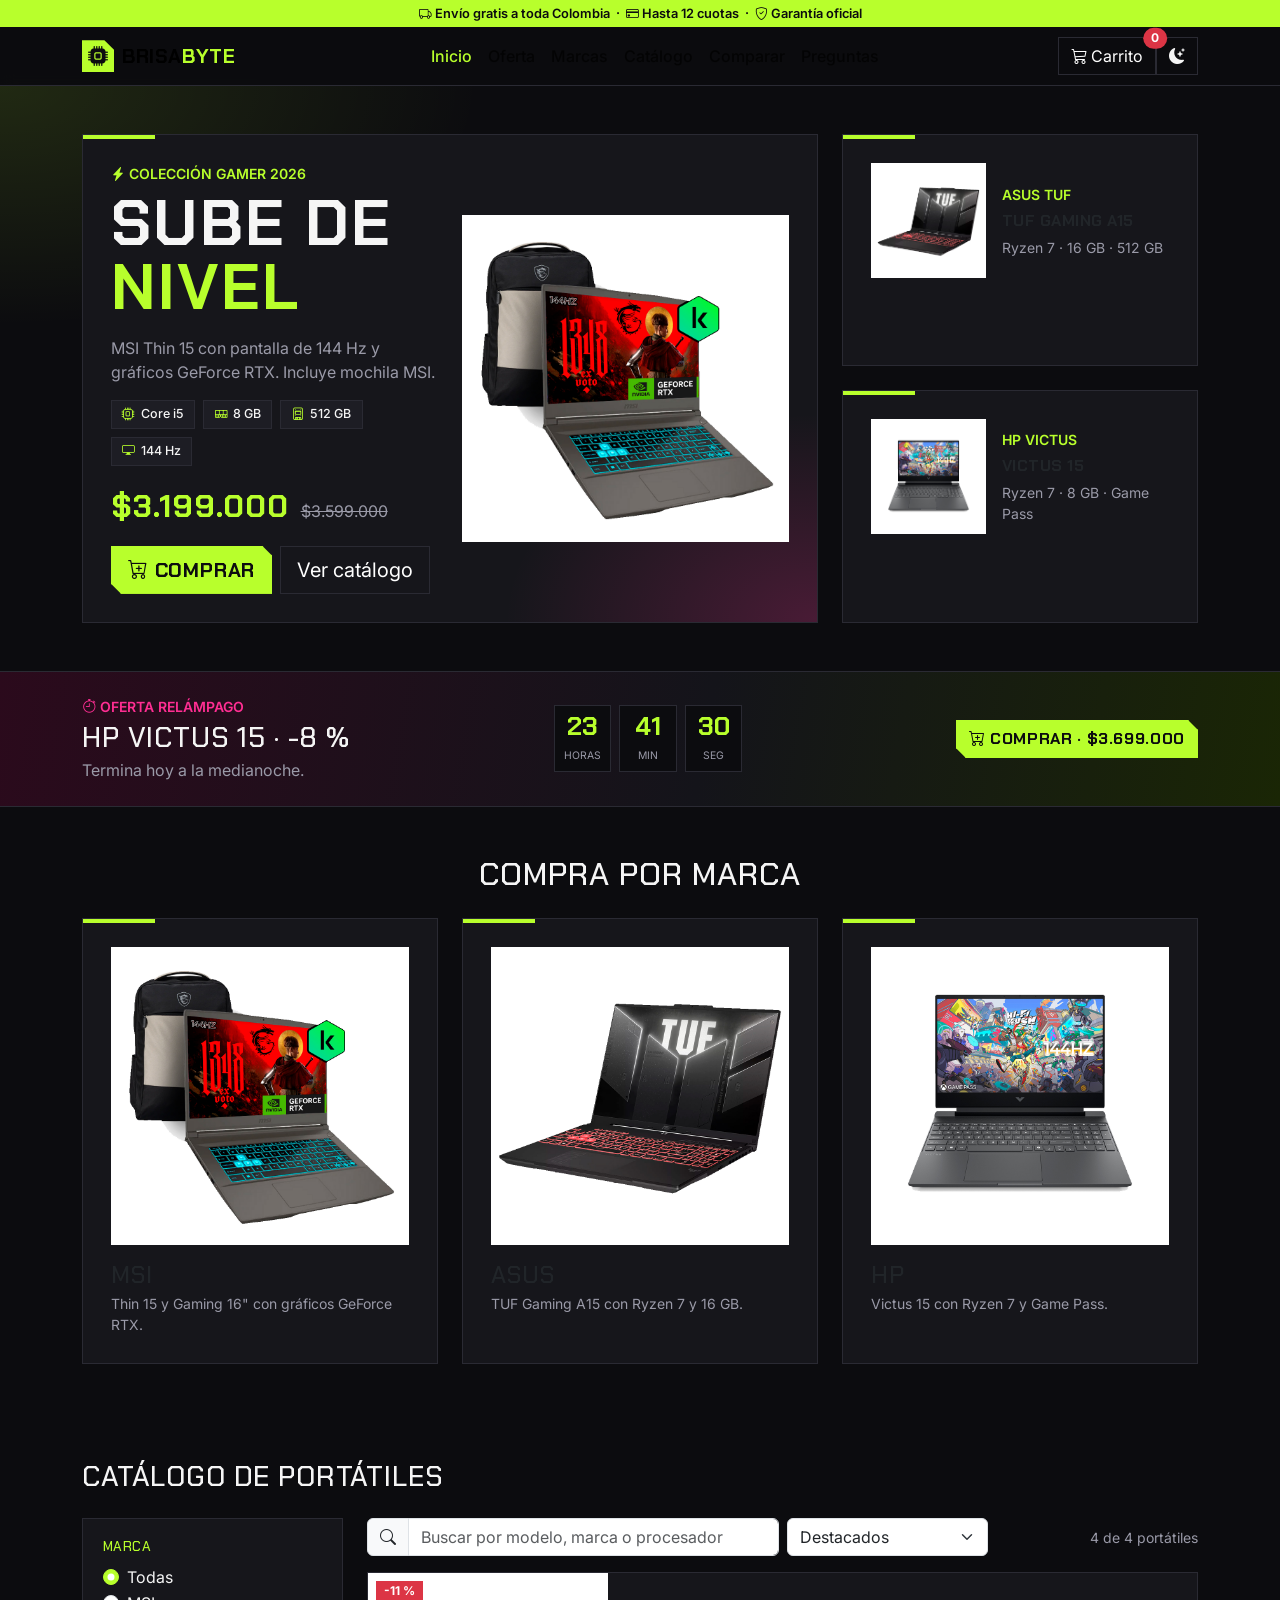
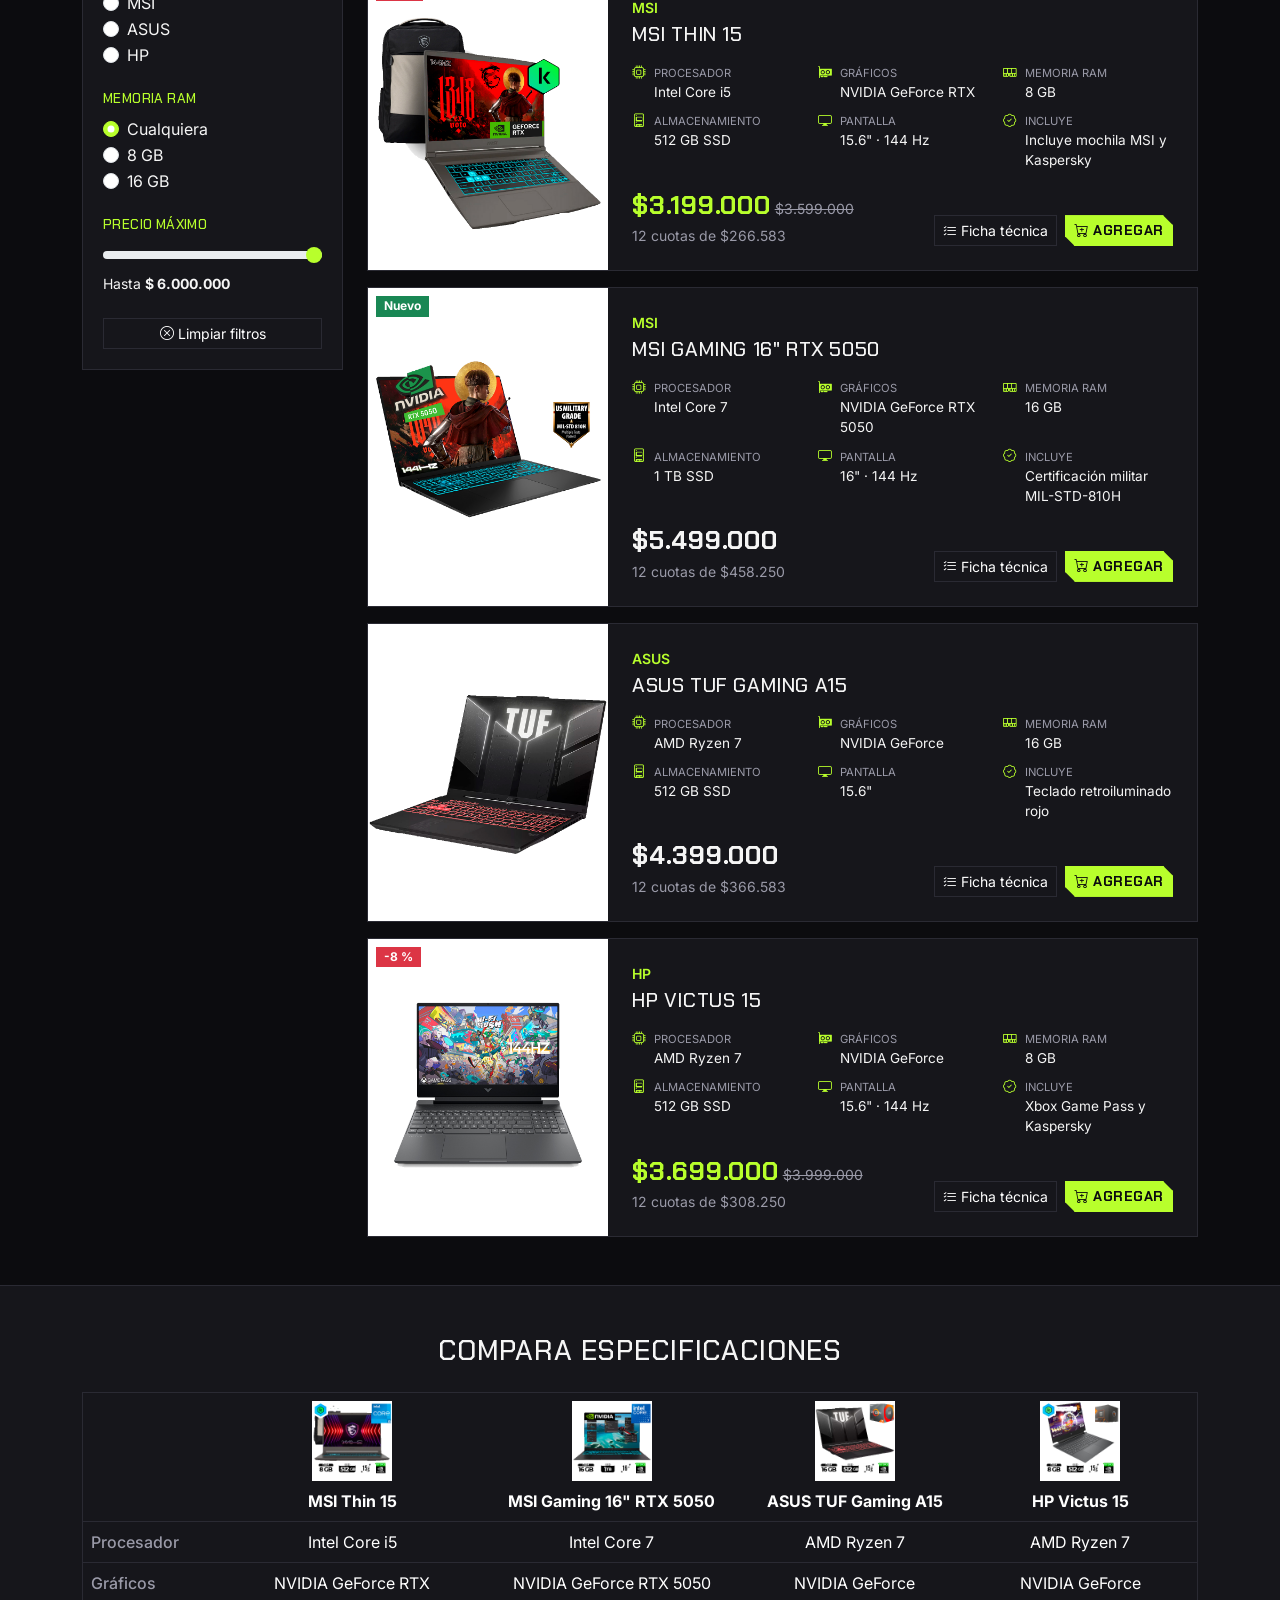
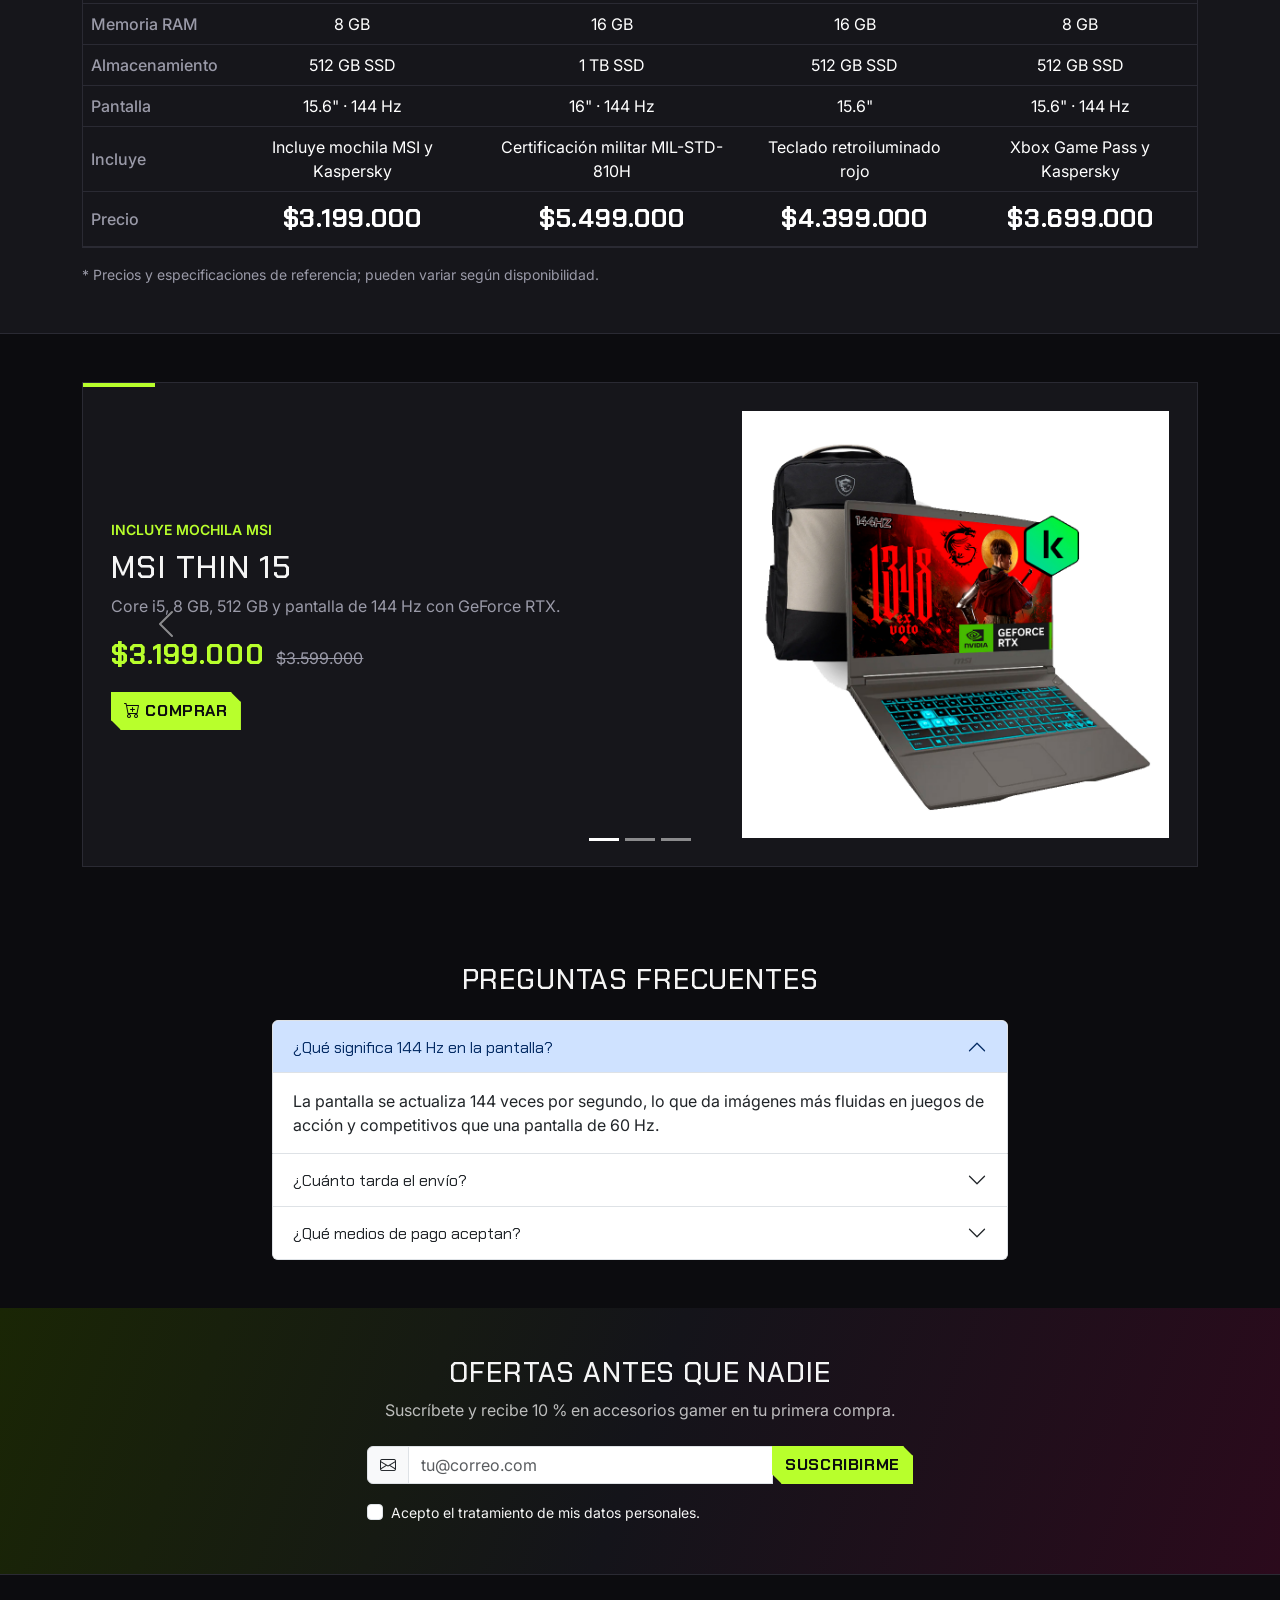
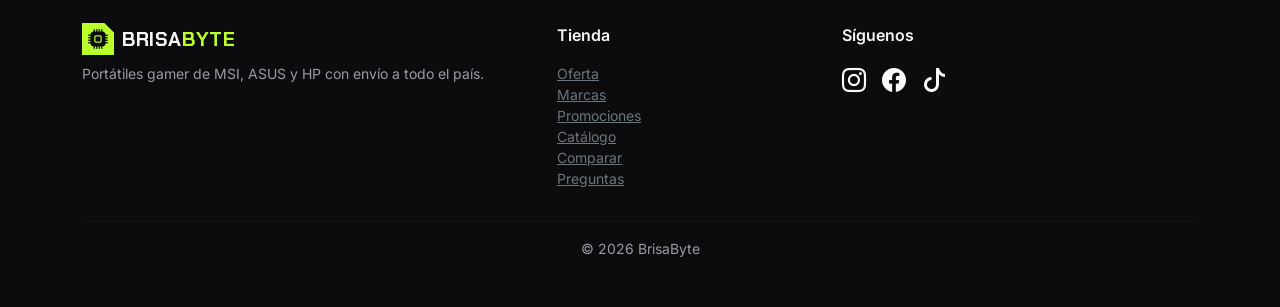
==== commit a70f17fd: "css +modo oscuro fix modo blanco letras fix" ====
--- a/brisa-moda/index.html
+++ b/brisa-moda/index.html
@@ -1,5 +1,5 @@
 <!doctype html>
-<html lang="es" data-bs-theme="dark">
+<html lang="es"></html>
 <head>
   <meta charset="utf-8">
   <meta name="viewport" content="width=device-width, initial-scale=1">
@@ -44,6 +44,7 @@
               <a class="nav-link active" aria-current="page" href="#inicio">Inicio</a>
             </li>
             <li class="nav-item"><a class="nav-link" href="#oferta">Oferta</a></li>
+            <li class="nav-item"><a class="nav-link" href="#marcas">Marcas</a></li>
             <li class="nav-item"><a class="nav-link" href="#catalogo-seccion">Catálogo</a></li>
             <li class="nav-item"><a class="nav-link" href="#comparar">Comparar</a></li>
             <li class="nav-item"><a class="nav-link" href="#preguntas">Preguntas</a></li>
@@ -55,15 +56,12 @@
             <i class="bi bi-cart3"></i> Carrito
             <span class="position-absolute top-0 start-100 translate-middle
                          badge rounded-pill text-bg-danger" id="contadorCarrito">0</span>
+          </button>
 
           <button id="btnTema" class="btn btn-modo-oscuro" type="button"
                   data-bs-toggle="tooltip" data-bs-title="Cambiar modo oscuro/claro"
-                  data-bs-placement="button">
+                  data-bs-placement="bottom">
           <i class="bi bi-moon-stars-fill"></i>
-          </button>
-
-          
-
           </button>
         </div>
       </div>
@@ -167,6 +165,45 @@
       </div>
     </section>
 
+    <!-- ===== COMPRA POR MARCA (adaptado de «Categorías» de Brisa Moda) ===== -->
+    <section class="py-5" id="marcas">
+      <div class="container">
+        <h2 class="text-center mb-4">Compra por marca</h2>
+        <div class="row g-3 g-lg-4">
+          <div class="col-md-4">
+            <a href="#catalogo-seccion" class="bento marca-card text-decoration-none text-body d-block"
+               data-ir-marca="msi">
+              <div class="foto-blanca mb-3">
+                <img src="img/produ1.png" width="900" height="900" alt="Portátiles gamer MSI">
+              </div>
+              <h3 class="h4 mb-1">MSI</h3>
+              <p class="small suave mb-0">Thin 15 y Gaming 16&quot; con gráficos GeForce RTX.</p>
+            </a>
+          </div>
+          <div class="col-md-4">
+            <a href="#catalogo-seccion" class="bento marca-card text-decoration-none text-body d-block"
+               data-ir-marca="asus">
+              <div class="foto-blanca mb-3">
+                <img src="img/produ3.png" width="900" height="900" alt="Portátil gamer ASUS TUF">
+              </div>
+              <h3 class="h4 mb-1">ASUS</h3>
+              <p class="small suave mb-0">TUF Gaming A15 con Ryzen 7 y 16 GB.</p>
+            </a>
+          </div>
+          <div class="col-md-4">
+            <a href="#catalogo-seccion" class="bento marca-card text-decoration-none text-body d-block"
+               data-ir-marca="hp">
+              <div class="foto-blanca mb-3">
+                <img src="img/produ4.png" width="900" height="900" alt="Portátil gamer HP Victus">
+              </div>
+              <h3 class="h4 mb-1">HP</h3>
+              <p class="small suave mb-0">Victus 15 con Ryzen 7 y Game Pass.</p>
+            </a>
+          </div>
+        </div>
+      </div>
+    </section>
+
     <!-- ===== CATÁLOGO CON FILTROS ===== -->
     <section class="py-5" id="catalogo-seccion">
       <div class="container">
@@ -448,6 +485,104 @@
       </div>
     </section>
 
+    <!-- ===== CARRUSEL DE PROMOCIONES (de Brisa Moda) ===== -->
+    <section class="py-5" id="promos">
+      <div class="container">
+        <div id="carruselPromos" class="carousel slide carrusel-promos" data-bs-ride="carousel">
+          <div class="carousel-indicators">
+            <button type="button" data-bs-target="#carruselPromos" data-bs-slide-to="0"
+                    class="active" aria-current="true" aria-label="Promoción 1"></button>
+            <button type="button" data-bs-target="#carruselPromos" data-bs-slide-to="1"
+                    aria-label="Promoción 2"></button>
+            <button type="button" data-bs-target="#carruselPromos" data-bs-slide-to="2"
+                    aria-label="Promoción 3"></button>
+          </div>
+          <div class="carousel-inner">
+          <div class="carousel-item active">
+            <div class="bento slide-promo">
+              <div class="row align-items-center g-4">
+                <div class="col-md-7">
+                  <p class="text-lima fw-semibold text-uppercase small mb-2">Incluye mochila MSI</p>
+                  <h3 class="h2 mb-2">MSI Thin 15</h3>
+                  <p class="suave mb-3">Core i5, 8 GB, 512 GB y pantalla de 144 Hz con GeForce RTX.</p>
+                  <p class="mb-3">
+                    <span class="precio fs-3 text-lima">$3.199.000</span>
+                        <del class="suave ms-2">$3.599.000</del>
+                  </p>
+                  <button type="button" class="btn btn-lima btn-agregar"
+                          data-nombre="MSI Thin 15" data-precio="3199000">
+                    <i class="bi bi-cart-plus"></i> Comprar
+                  </button>
+                </div>
+                <div class="col-md-5 d-none d-md-block">
+                  <div class="foto-blanca">
+                    <img src="img/produ1.png" width="900" height="900" alt="MSI Thin 15 con mochila">
+                  </div>
+                </div>
+              </div>
+            </div>
+          </div>
+          <div class="carousel-item">
+            <div class="bento slide-promo">
+              <div class="row align-items-center g-4">
+                <div class="col-md-7">
+                  <p class="text-lima fw-semibold text-uppercase small mb-2">Oferta relámpago · -8 %</p>
+                  <h3 class="h2 mb-2">HP Victus 15</h3>
+                  <p class="suave mb-3">Ryzen 7, 8 GB y Game Pass. Termina hoy a la medianoche.</p>
+                  <p class="mb-3">
+                    <span class="precio fs-3 text-lima">$3.699.000</span>
+                  </p>
+                  <button type="button" class="btn btn-lima btn-agregar"
+                          data-nombre="HP Victus 15" data-precio="3699000">
+                    <i class="bi bi-cart-plus"></i> Comprar
+                  </button>
+                </div>
+                <div class="col-md-5 d-none d-md-block">
+                  <div class="foto-blanca">
+                    <img src="img/produ4.png" width="900" height="900" alt="HP Victus 15">
+                  </div>
+                </div>
+              </div>
+            </div>
+          </div>
+          <div class="carousel-item">
+            <div class="bento slide-promo">
+              <div class="row align-items-center g-4">
+                <div class="col-md-7">
+                  <p class="text-lima fw-semibold text-uppercase small mb-2">Envío gratis a toda Colombia</p>
+                  <h3 class="h2 mb-2">ASUS TUF Gaming A15</h3>
+                  <p class="suave mb-3">Ryzen 7, 16 GB y 512 GB. Hasta 12 cuotas y garantía oficial.</p>
+                  <p class="mb-3">
+                    <span class="precio fs-3 text-lima">$4.399.000</span>
+                  </p>
+                  <button type="button" class="btn btn-lima btn-agregar"
+                          data-nombre="ASUS TUF Gaming A15" data-precio="4399000">
+                    <i class="bi bi-cart-plus"></i> Comprar
+                  </button>
+                </div>
+                <div class="col-md-5 d-none d-md-block">
+                  <div class="foto-blanca">
+                    <img src="img/produ3.png" width="900" height="900" alt="ASUS TUF Gaming A15">
+                  </div>
+                </div>
+              </div>
+            </div>
+          </div>
+          </div>
+          <button class="carousel-control-prev" type="button"
+                  data-bs-target="#carruselPromos" data-bs-slide="prev">
+            <span class="carousel-control-prev-icon" aria-hidden="true"></span>
+            <span class="visually-hidden">Anterior</span>
+          </button>
+          <button class="carousel-control-next" type="button"
+                  data-bs-target="#carruselPromos" data-bs-slide="next">
+            <span class="carousel-control-next-icon" aria-hidden="true"></span>
+            <span class="visually-hidden">Siguiente</span>
+          </button>
+        </div>
+      </div>
+    </section>
+
     <!-- ===== PREGUNTAS FRECUENTES ===== -->
     <section class="py-5" id="preguntas">
       <div class="container">
@@ -549,6 +684,8 @@
           <p class="fw-semibold">Tienda</p>
           <ul class="list-unstyled small">
             <li><a href="#oferta" class="link-secondary">Oferta</a></li>
+            <li><a href="#marcas" class="link-secondary">Marcas</a></li>
+            <li><a href="#promos" class="link-secondary">Promociones</a></li>
             <li><a href="#catalogo-seccion" class="link-secondary">Catálogo</a></li>
             <li><a href="#comparar" class="link-secondary">Comparar</a></li>
             <li><a href="#preguntas" class="link-secondary">Preguntas</a></li>
@@ -565,7 +702,7 @@
       </div>
       <hr class="borde">
       <p class="text-center suave small mb-0">
-        &copy; 2026 BrisaByte · Proyecto académico SENA ADSO
+        &copy; 2026 BrisaByte
       </p>
     </div>
   </footer>
--- a/brisa-moda/css/estilos.css
+++ b/brisa-moda/css/estilos.css
@@ -364,3 +364,94 @@
   transition: background-color 0.25s ease, color 0.25s ease,
               border-color 0.25s ease;
 }
+
+
+/* ============================================================
+   CORRECCIÓN DEL MODO BLANCO
+   Causa: <html> tiene data-bs-theme="dark" fijo, así que Bootstrap
+   seguía pintando textos claros (text-body, menú, formularios, cierres…).
+   Aquí se redefinen sus variables cuando el <body> lleva .tema-blanco.
+   ============================================================ */
+body.tema-blanco {
+  color-scheme: light;
+
+  --bs-body-color: #151515;
+  --bs-body-color-rgb: 21, 21, 21;
+  --bs-body-bg: #f5f5f5;
+  --bs-body-bg-rgb: 245, 245, 245;
+  --bs-emphasis-color: #000;
+  --bs-emphasis-color-rgb: 0, 0, 0;
+  --bs-secondary-color: rgba(21, 21, 21, 0.75);
+  --bs-secondary-color-rgb: 21, 21, 21;
+  --bs-tertiary-color: rgba(21, 21, 21, 0.5);
+  --bs-tertiary-color-rgb: 21, 21, 21;
+  --bs-secondary-bg: #e9ecef;
+  --bs-secondary-bg-rgb: 233, 236, 239;
+  --bs-tertiary-bg: #f8f9fa;
+  --bs-tertiary-bg-rgb: 248, 249, 250;
+  --bs-border-color: #d6d6d6;
+  --bs-border-color-translucent: rgba(0, 0, 0, 0.175);
+
+  /* verde oscuro para textos (el lima brillante no se lee sobre blanco) */
+  --b-lima-texto: #3f6212;
+  --b-magenta-texto: #be185d;
+
+  --bs-form-select-bg-img: url("data:image/svg+xml,%3csvg xmlns='http://www.w3.org/2000/svg' viewBox='0 0 16 16'%3e%3cpath fill='none' stroke='%23343a40' stroke-linecap='round' stroke-linejoin='round' stroke-width='2' d='m2 5 6 6 6-6'/%3e%3c/svg%3e");
+}
+
+/* Textos que usaban el lima / magenta brillante */
+body.tema-blanco .text-lima,
+body.tema-blanco .chip i,
+body.tema-blanco .specs i,
+body.tema-blanco .lista-specs i,
+body.tema-blanco .filtros h3,
+body.tema-blanco .cuenta strong { color: var(--b-lima-texto); }
+
+body.tema-blanco .text-magenta { color: var(--b-magenta-texto); }
+
+/* Menú */
+body.tema-blanco .navbar .nav-link { color: #151515; }
+body.tema-blanco .navbar .nav-link:hover,
+body.tema-blanco .navbar .nav-link.active { color: var(--b-lima-texto); }
+
+/* Botón de tema (modo oscuro/blanco): visible en ambos temas */
+.btn-modo-oscuro {
+  --bs-btn-color: var(--b-texto);
+  --bs-btn-border-color: var(--b-borde);
+  --bs-btn-hover-color: var(--b-lima);
+  --bs-btn-hover-border-color: var(--b-lima);
+  --bs-btn-active-color: var(--b-lima);
+  --bs-btn-active-border-color: var(--b-lima);
+  --bs-btn-border-radius: 0;
+}
+body.tema-blanco .btn-modo-oscuro {
+  --bs-btn-hover-color: var(--b-lima-texto);
+  --bs-btn-hover-border-color: var(--b-lima-texto);
+  --bs-btn-active-color: var(--b-lima-texto);
+  --bs-btn-active-border-color: var(--b-lima-texto);
+}
+
+/* Tarjetas y enlaces */
+body.tema-blanco .item:hover,
+body.tema-blanco .marca-card:hover { border-color: var(--b-lima-texto); }
+body.tema-blanco .link-light { color: #151515 !important; }
+body.tema-blanco .link-light:hover { color: var(--b-lima-texto) !important; }
+
+/* Botones de cerrar (el filtro invertido era del tema oscuro) */
+body.tema-blanco .btn-close:not(.btn-close-white) { filter: none; }
+
+/* Carrusel */
+body.tema-blanco .carrusel-promos .carousel-indicators [data-bs-target] {
+  background-color: var(--b-lima-texto);
+}
+
+/* Tabla «Compara especificaciones»: .table-dark fijaba texto blanco */
+body.tema-blanco .tabla-comparar {
+  --bs-table-color: #151515;
+  --bs-table-bg: #ffffff;
+  --bs-table-border-color: var(--b-borde);
+  --bs-table-striped-color: #151515;
+  --bs-table-hover-color: #151515;
+  color: #151515;
+}
+body.tema-blanco .tabla-comparar th[scope="row"] { color: var(--b-texto-suave); }
